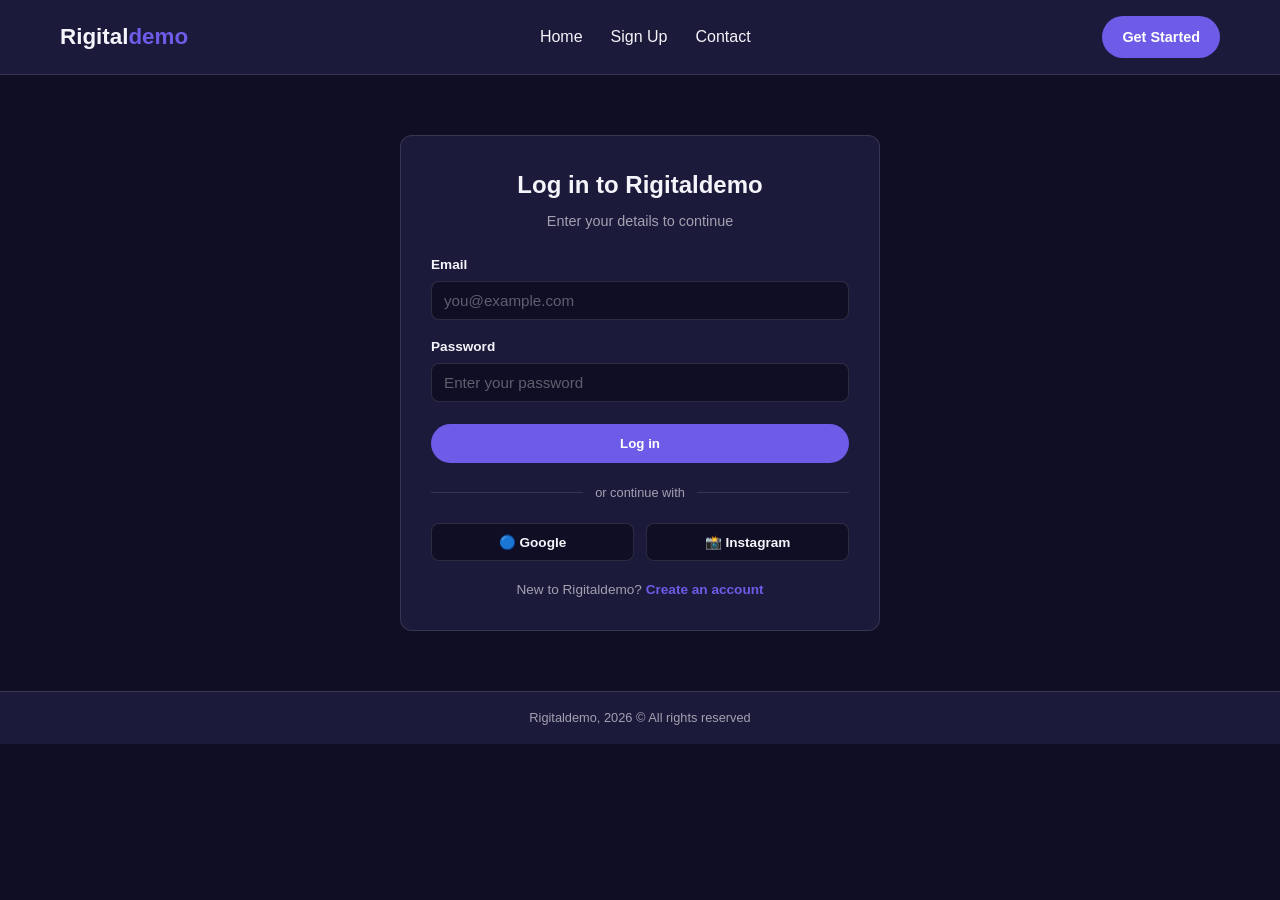
==== login.html @ 980cba35 "modified files and loginpage extra file" ====
<!DOCTYPE html>
<html lang="en">
<head>
<meta charset="UTF-8">
<meta name="viewport" content="width=device-width, initial-scale=1.0">
<title>Log in to Rigitaldemo</title>
<link rel="stylesheet" href="style.css">
</head>
<body>

  <!-- ================= HEADER ================= -->
  <header>
    <div class="nav-wrap">
      <a href="index.html" class="logo">Rigital<span>demo</span></a>
      <ul class="nav-links">
        <li><a href="index.html">Home</a></li>
        <li><a href="index.html#registerSection">Sign Up</a></li>
        <li><a href="index.html#registerSection">Contact</a></li>
      </ul>
      <div class="nav-actions">
        <a href="index.html#registerSection" class="btn btn-solid">Get Started</a>
        <button class="hamburger" id="hamburgerBtn">
          <span></span><span></span><span></span>
        </button>
      </div>
    </div>
  </header>

  <!-- ================= LOGIN FORM ================= -->
  <section class="form-section">
    <h2>Log in to Rigitaldemo</h2>
    <p class="form-subtitle">Enter your details to continue</p>

    <form id="loginForm">
      <div class="field">
        <label for="loginEmail">Email</label>
        <input type="email" id="loginEmail" placeholder="you@example.com" required>
      </div>
      <div class="field">
        <label for="loginPassword">Password</label>
        <input type="password" id="loginPassword" placeholder="Enter your password" required minlength="6">
      </div>
      <button type="submit" class="submit-btn">Log in</button>
    </form>

    <div class="divider">or continue with</div>
    <div class="social-row">
      <button class="social-btn">🔵 Google</button>
      <button class="social-btn">📸 Instagram</button>
    </div>

    <p class="form-footer-text">New to Rigitaldemo? <a href="index.html#registerSection">Create an account</a></p>
  </section>

  <footer>
    Rigitaldemo, 2026 © All rights reserved
  </footer>

  <script src="script.js"></script>
</body>
</html>
---- style.css ----
:root{
  --bg: #0F0E24;
  --surface: #1B1A3A;
  --surface-2: #242252;
  --text: #F5F4FA;
  --gray: rgba(245,244,250,0.62);
  --line: rgba(255,255,255,0.12);
  --ink: #14132B;
  --indigo: #6C5CE7;
  --indigo-dark: #5b4ad1;
  --teal: #1FC7A6;
  --radius: 12px;
}

*{ margin:0; padding:0; box-sizing:border-box; }
body{
  font-family: "Segoe UI", Arial, sans-serif;
  background: var(--bg);
  color: var(--text);
  line-height: 1.55;
}
a{ text-decoration:none; color:inherit; }
ul{ list-style:none; }
img{ max-width:100%; display:block; }

/* ---------- HEADER ---------- */
header{
  background: var(--surface);
  border-bottom: 1px solid var(--line);
  position: sticky;
  top:0;
  z-index: 100;
}
.nav-wrap{
  max-width: 1200px;
  margin: 0 auto;
  display:flex;
  align-items:center;
  justify-content: space-between;
  padding: 16px 20px;
}
.logo{
  font-size: 1.4rem;
  font-weight: 800;
  color: var(--text);
}
.logo span{ color: var(--indigo); }

.nav-links{ display:flex; gap: 28px; font-weight: 500; }
.nav-links a:hover{ color: var(--indigo); }

.nav-actions{ display:flex; gap: 12px; align-items:center; }

.btn{
  padding: 10px 20px;
  border-radius: 999px;
  font-size: 0.9rem;
  font-weight: 600;
  cursor:pointer;
  border: none;
  transition: 0.2s ease;
  display: inline-block;
}
.btn-ghost{ background: transparent; color: var(--text); border: 1px solid var(--line); }
.btn-ghost:hover{ border-color: var(--indigo); color: var(--indigo); }
.btn-solid{ background: var(--indigo); color:#fff; }
.btn-solid:hover{ background: var(--indigo-dark); }
.btn-teal{ background: var(--teal); color:#06342b; }
.btn-teal:hover{ opacity:0.9; }

.hamburger{
  display:none; flex-direction:column; gap:5px;
  cursor:pointer; background:none; border:none;
}
.hamburger span{ width: 24px; height: 2px; background: var(--text); }

/* ---------- HERO (dark login-style, Shopify-inspired) ---------- */
.hero-dark{
  background:
    radial-gradient(circle at 30% 20%, rgba(31,199,166,0.18) 0%, transparent 45%),
    radial-gradient(circle at 75% 60%, rgba(108,92,231,0.22) 0%, transparent 50%),
    var(--bg);
  color: var(--text);
  padding: 70px 20px 60px;
  text-align: center;
}
.hero-dark-inner{
  max-width: 720px;
  margin: 0 auto;
}
.hero-dark h1{
  font-size: 3rem;
  font-weight: 700;
  margin-bottom: 20px;
}
.hero-dark p{
  color: var(--gray);
  font-size: 1.05rem;
  margin-bottom: 32px;
}
.hero-dark p a{
  color: var(--text);
  text-decoration: underline;
}
.btn-white-pill{
  background: #fff;
  color: var(--ink);
  padding: 14px 40px;
  border-radius: 999px;
  font-weight: 700;
  font-size: 1rem;
  border: none;
  cursor: pointer;
  transition: 0.2s ease;
  display: inline-block;
}
.btn-white-pill:hover{ background: #eee; }

.new-card{
  margin-top: 46px;
  background: var(--surface);
  border: 1px solid var(--line);
  border-radius: var(--radius);
  padding: 24px 28px;
  display:flex;
  align-items:center;
  justify-content: space-between;
  gap: 16px;
  text-align: left;
}
.new-card h3{ font-size: 1.1rem; margin-bottom: 4px; }
.new-card p{ font-size: 0.85rem; color: var(--gray); margin-bottom: 0; }
.btn-outline-pill{
  background: transparent;
  color: var(--text);
  border: 1px solid rgba(255,255,255,0.3);
  padding: 11px 24px;
  border-radius: 999px;
  font-weight: 600;
  font-size: 0.9rem;
  cursor: pointer;
  white-space: nowrap;
  transition: 0.2s ease;
  display: inline-block;
}
.btn-outline-pill:hover{ background: rgba(255,255,255,0.08); }

@media (max-width: 600px){
  .hero-dark h1{ font-size: 2rem; }
  .new-card{ flex-direction: column; text-align:center; }
}

/* ---------- SLIDER ---------- */
.slider{
  position: relative;
  max-width: 1000px;
  margin: 0 auto 50px;
  height: 300px;
  overflow: hidden;
  border-radius: var(--radius);
  border: 1px solid var(--line);
}
.slide{
  position:absolute; inset:0;
  display:flex; flex-direction:column;
  align-items:flex-start; justify-content:center;
  padding: 36px 50px;
  color:#fff;
  opacity:0;
  transition: opacity 0.6s ease;
}
.slide.active{ opacity:1; }
.slide:nth-child(1){ background: linear-gradient(120deg, var(--indigo), #8b7cf0); }
.slide:nth-child(2){ background: linear-gradient(120deg, #1FC7A6, #17a389); }
.slide:nth-child(3){ background: linear-gradient(120deg, #2c2960, var(--ink)); }
.slide h3{ font-size: 1.6rem; margin-bottom: 8px; max-width: 460px; }
.slide p{ color: rgba(255,255,255,0.85); max-width: 440px; margin-bottom: 0; }

.slider-dots{
  position:absolute; bottom: 16px; left: 50%;
  transform: translateX(-50%);
  display:flex; gap: 8px;
}
.dot{ width:9px; height:9px; border-radius:50%; background: rgba(255,255,255,0.4); cursor:pointer; }
.dot.active{ background:#fff; }

.slider-arrow{
  position:absolute; top:50%; transform: translateY(-50%);
  background: rgba(255,255,255,0.15); border:none; color:#fff;
  width:34px; height:34px; border-radius:50%; cursor:pointer; font-size:1rem;
}
.slider-arrow:hover{ background: rgba(255,255,255,0.3); }
.arrow-left{ left: 14px; }
.arrow-right{ right: 14px; }

/* ---------- FEATURE ROW ---------- */
.feature-row{
  max-width: 1200px;
  margin: 0 auto 60px;
  padding: 0 20px;
  display:grid;
  grid-template-columns: repeat(4, 1fr);
  gap: 16px;
}
.feature-item{
  background: var(--surface);
  border: 1px solid var(--line);
  border-radius: var(--radius);
  padding: 20px;
  text-align:center;
}
.feature-item .icon{
  width: 42px; height: 42px;
  border-radius: 10px;
  background: rgba(108,92,231,0.18);
  display:flex; align-items:center; justify-content:center;
  font-size: 1.2rem;
  margin: 0 auto 10px;
}
.feature-item h4{ font-size: 0.95rem; margin-bottom: 4px; color: var(--text); }
.feature-item p{ font-size: 0.8rem; color: var(--gray); }

/* ---------- CTA CARDS ---------- */
.cta-section{
  max-width: 1200px;
  margin: 0 auto 60px;
  padding: 0 20px;
}
.cta-section > h2{ text-align:center; margin-bottom: 30px; }
.cta-grid{
  display:grid;
  grid-template-columns: repeat(3, 1fr);
  gap: 18px;
}
.cta-card{
  background: var(--surface);
  border: 1px solid var(--line);
  border-radius: var(--radius);
  padding: 24px;
  cursor:pointer;
  transition: 0.2s ease;
}
.cta-card:hover{
  border-color: var(--indigo);
  box-shadow: 0 8px 20px rgba(108,92,231,0.18);
  transform: translateY(-2px);
}
.cta-card .num{
  font-weight:800; color: var(--indigo);
  font-size: 0.85rem; margin-bottom: 8px;
}
.cta-card h3{ font-size: 1.05rem; margin-bottom: 6px; color: var(--text); }
.cta-card p{ font-size: 0.85rem; color: var(--gray); }

/* ---------- REGISTRATION FORM / LOGIN FORM (shared) ---------- */
.form-section{
  max-width: 480px;
  margin: 60px auto;
  background: var(--surface);
  border: 1px solid var(--line);
  border-radius: var(--radius);
  padding: 30px;
}
.form-section h2{ text-align:center; margin-bottom: 6px; }
.form-subtitle{ text-align:center; color: var(--gray); font-size: 0.9rem; margin-bottom: 22px; }

.field{ margin-bottom: 16px; }
.field label{ display:block; font-size: 0.85rem; font-weight: 600; margin-bottom: 6px; color: var(--text); }
.field input{
  width: 100%; padding: 10px 12px;
  background: var(--bg);
  border: 1px solid var(--line); border-radius: 8px; font-size: 0.95rem;
  color: var(--text);
}
.field input::placeholder{ color: rgba(245,244,250,0.35); }
.field input:focus{ outline: none; border-color: var(--indigo); }

.row-2{ display:grid; grid-template-columns: 1fr 1fr; gap: 12px; }

.submit-btn{
  width:100%; padding: 12px;
  background: var(--indigo); color:#fff;
  border:none; border-radius: 999px;
  font-weight: 600; cursor:pointer; margin-top: 6px;
}
.submit-btn:hover{ background: var(--indigo-dark); }

.divider{
  display:flex; align-items:center; gap: 12px;
  margin: 20px 0; color: var(--gray); font-size: 0.8rem;
}
.divider::before, .divider::after{ content:""; flex:1; height:1px; background: var(--line); }

.social-row{ display:flex; gap: 12px; }
.social-btn{
  flex:1; display:flex; align-items:center; justify-content:center; gap: 8px;
  padding: 10px; border: 1px solid var(--line); border-radius: 8px;
  cursor:pointer; background: var(--bg); color: var(--text); font-size: 0.85rem; font-weight:600;
}
.social-btn:hover{ background: var(--surface-2); }

.form-footer-text{ text-align:center; font-size: 0.85rem; color: var(--gray); margin-top: 18px; }
.form-footer-text a{ color: var(--indigo); font-weight: 600; }

/* ---------- APP / FOOTER ---------- */
.app-section{
  background: var(--surface); color: var(--text); padding: 34px 20px; text-align:center;
  border-top: 1px solid var(--line);
}
.app-section h3{ margin-bottom: 14px; }
.app-icons{ display:flex; justify-content:center; gap: 14px; flex-wrap:wrap; }
.app-icon{
  background: rgba(255,255,255,0.06); padding: 10px 18px; border-radius: 8px;
  font-size: 0.85rem; display:flex; align-items:center; gap:8px;
}

footer{
  background: var(--surface); color: var(--gray);
  text-align:center; padding: 16px 20px; font-size: 0.8rem;
  border-top: 1px solid var(--line);
}

/* ---------- RESPONSIVE ---------- */
@media (max-width: 768px){
  .nav-links, .nav-actions .btn-ghost{ display:none; }
  .hamburger{ display:flex; }
  .feature-row{ grid-template-columns: repeat(2, 1fr); }
  .cta-grid{ grid-template-columns: 1fr; }
  .slide{ padding: 24px; }
  .slide h3{ font-size: 1.25rem; }
  .row-2{ grid-template-columns: 1fr; }
}
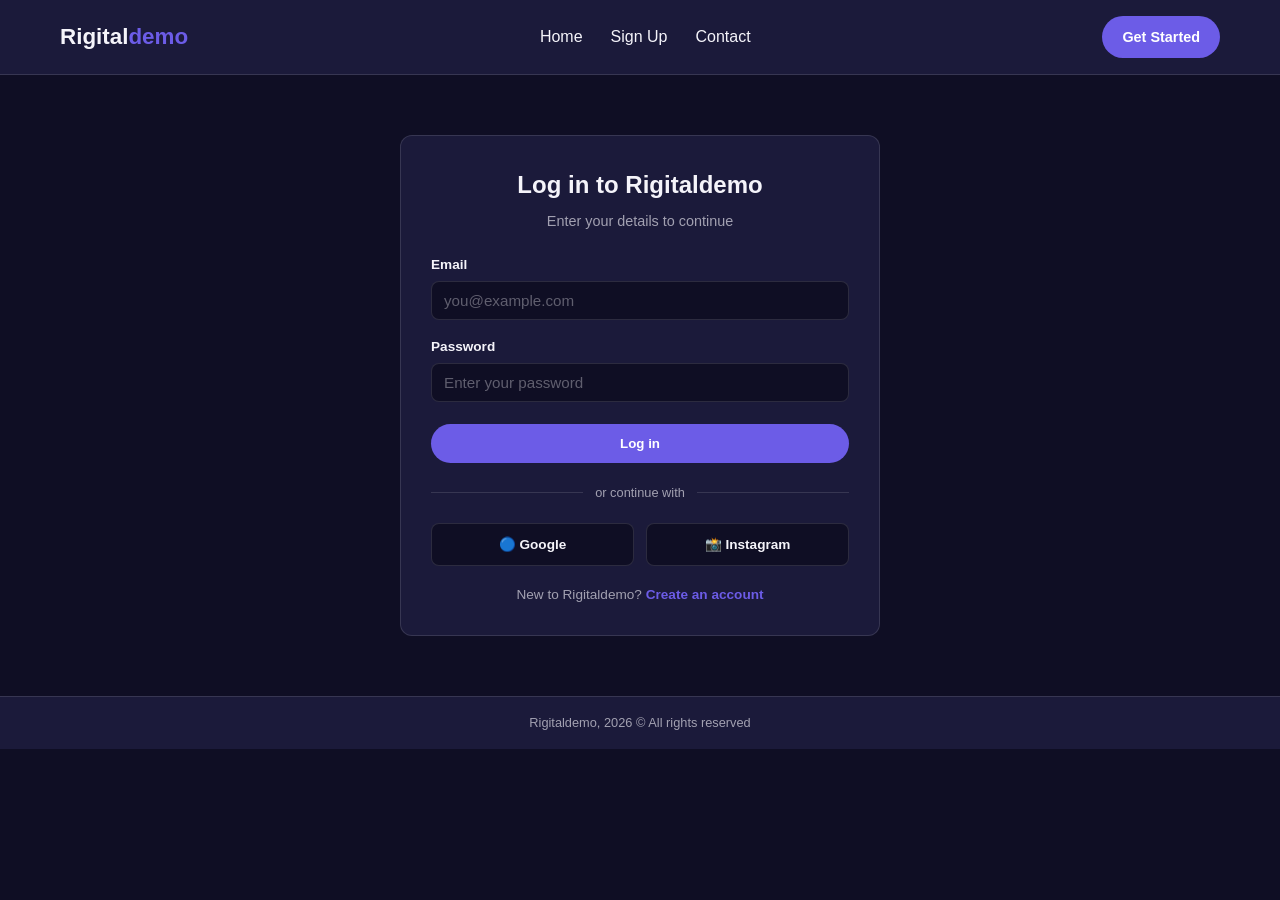
==== commit 1f528907: "changed files" ====
--- a/login.html
+++ b/login.html
@@ -45,8 +45,8 @@
 
     <div class="divider">or continue with</div>
     <div class="social-row">
-      <button class="social-btn">🔵 Google</button>
-      <button class="social-btn">📸 Instagram</button>
+      <a href="https://www.google.com" target="_blank" rel="noopener noreferrer" class="social-btn">🔵 Google</a>
+      <a href="https://www.instagram.com" target="_blank" rel="noopener noreferrer" class="social-btn">📸 Instagram</a>
     </div>
 
     <p class="form-footer-text">New to Rigitaldemo? <a href="index.html#registerSection">Create an account</a></p>
@@ -56,6 +56,6 @@
     Rigitaldemo, 2026 © All rights reserved
   </footer>
 
-  <script src="script.js"></script>
+  <script src="script.js?v=2"></script>
 </body>
 </html>
--- a/style.css
+++ b/style.css
@@ -329,4 +329,16 @@
   .slide{ padding: 24px; }
   .slide h3{ font-size: 1.25rem; }
   .row-2{ grid-template-columns: 1fr; }
+}
+
+/* ---------- SUCCESS PAGE ---------- */
+.success-page{
+  min-height: 60vh;
+  display: flex;
+  align-items: center;
+  justify-content: center;
+}
+.success-icon{
+  font-size: 3rem;
+  margin-bottom: 16px;
 }
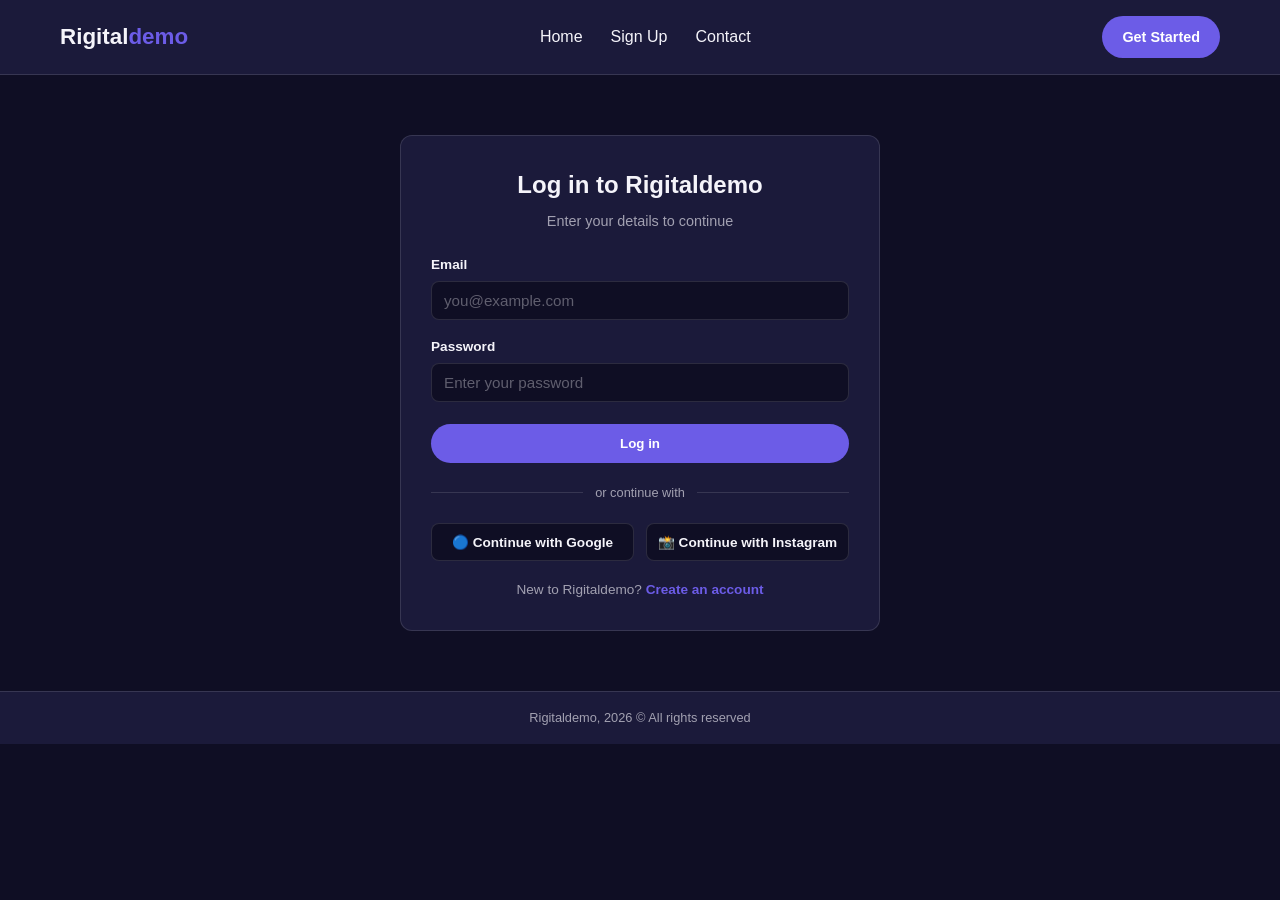
==== commit fe474829: "files" ====
--- a/login.html
+++ b/login.html
@@ -45,8 +45,8 @@
 
     <div class="divider">or continue with</div>
     <div class="social-row">
-      <a href="https://www.google.com" target="_blank" rel="noopener noreferrer" class="social-btn">🔵 Google</a>
-      <a href="https://www.instagram.com" target="_blank" rel="noopener noreferrer" class="social-btn">📸 Instagram</a>
+      <button type="button" class="social-btn social-google">🔵 Continue with Google</button>
+      <button type="button" class="social-btn social-instagram">📸 Continue with Instagram</button>
     </div>
 
     <p class="form-footer-text">New to Rigitaldemo? <a href="index.html#registerSection">Create an account</a></p>
